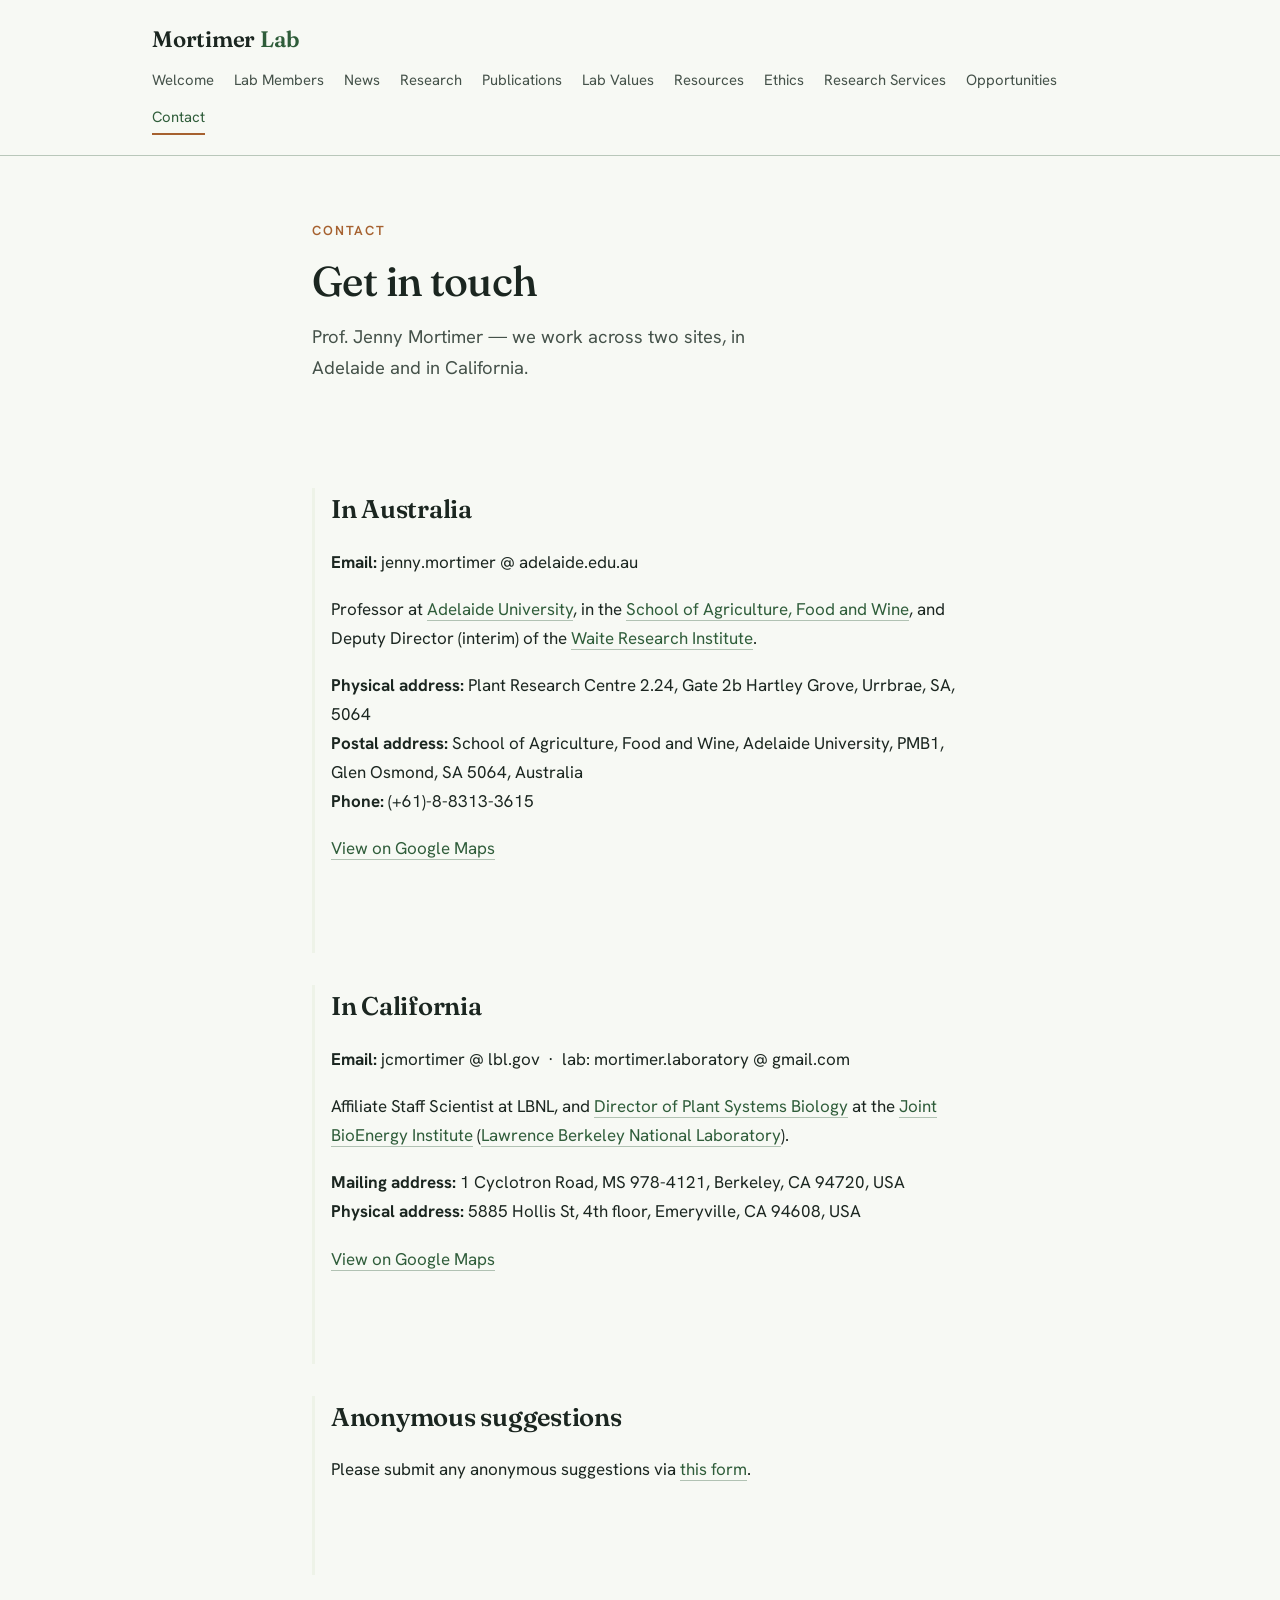
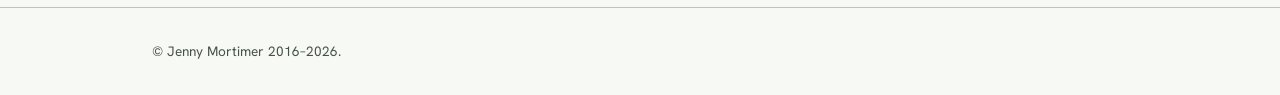
==== contact.html @ 2d6cb2d3 "Initial upload" ====
<!DOCTYPE html>
<html lang="en">
<head>
<meta charset="utf-8">
<meta name="viewport" content="width=device-width, initial-scale=1">
<title>Contact — Mortimer Laboratory</title>
<meta name="description" content="Contact details for Prof. Jenny Mortimer and the Mortimer Lab, in Adelaide (Australia) and Emeryville/Berkeley (California).">
<link rel="preconnect" href="https://fonts.googleapis.com">
<link rel="preconnect" href="https://fonts.gstatic.com" crossorigin>
<link href="https://fonts.googleapis.com/css2?family=Fraunces:opsz,wght@9..144,400;9..144,500;9..144,600&family=Hanken+Grotesk:wght@400;500;600&display=swap" rel="stylesheet">
<link rel="stylesheet" href="style.css">
</head>

<body>

<header class="site-header">
  <div class="wrap wrap-wide">
    <a class="wordmark" href="index.html">Mortimer&nbsp;<span>Lab</span></a>
    <nav class="primary" aria-label="Primary">
      <a href="index.html">Welcome</a>
      <a href="lab-members.html">Lab Members</a>
      <a href="news.html">News</a>
      <a href="research.html">Research</a>
      <a href="publications.html">Publications</a>
      <a href="lab-values.html">Lab Values</a>
      <a href="resources.html">Resources</a>
      <a href="ethics.html">Ethics</a>
      <a href="research-services.html">Research Services</a>
      <a href="opportunities.html">Opportunities</a>
      <a href="contact.html" aria-current="page">Contact</a>
    </nav>
  </div>
</header>

<header class="page-head wrap">
  <p class="eyebrow">Contact</p>
  <h1 class="page-title">Get in touch</h1>
  <p class="standfirst">Prof. Jenny Mortimer — we work across two sites, in Adelaide and in California.</p>
</header>

<main class="wrap">

  <section class="contact-block">
    <h2>In Australia</h2>
    <p><strong>Email:</strong> jenny.mortimer&nbsp;@&nbsp;adelaide.edu.au</p>
    <p>Professor at <a href="https://adelaideuni.edu.au/">Adelaide University</a>, in the <a href="https://adelaideuni.edu.au/about/school/agriculture-food-wine/about/">School of Agriculture, Food and Wine</a>, and Deputy Director (interim) of the <a href="https://www.thewaite.org/waite-partners/waite-research-institute/">Waite Research Institute</a>.</p>
    <p><strong>Physical address:</strong> Plant Research Centre 2.24, Gate 2b Hartley Grove, Urrbrae, SA, 5064<br>
    <strong>Postal address:</strong> School of Agriculture, Food and Wine, Adelaide University, PMB1, Glen Osmond, SA 5064, Australia<br>
    <strong>Phone:</strong> (+61)-8-8313-3615</p>
    <p><a href="https://maps.app.goo.gl/THKDApKpPAnbp51D6">View on Google Maps</a></p>
  </section>

  <section class="contact-block">
    <h2>In California</h2>
    <p><strong>Email:</strong> jcmortimer&nbsp;@&nbsp;lbl.gov &nbsp;·&nbsp; lab: mortimer.laboratory&nbsp;@&nbsp;gmail.com</p>
    <p>Affiliate Staff Scientist at LBNL, and <a href="https://www.jbei.org/person/jenny-mortimer/">Director of Plant Systems Biology</a> at the <a href="http://www.jbei.org">Joint BioEnergy Institute</a> (<a href="http://www.lbl.gov/">Lawrence Berkeley National Laboratory</a>).</p>
    <p><strong>Mailing address:</strong> 1 Cyclotron Road, MS 978-4121, Berkeley, CA 94720, USA<br>
    <strong>Physical address:</strong> 5885 Hollis St, 4th floor, Emeryville, CA 94608, USA</p>
    <p><a href="https://www.google.com/maps/place/Joint+BioEnergy+Institute/@37.8401771,-122.2918793,17z/">View on Google Maps</a></p>
  </section>

  <section class="contact-block">
    <h2>Anonymous suggestions</h2>
    <p>Please submit any anonymous suggestions via <a href="https://docs.google.com/forms/d/e/1FAIpQLSdEkIc89FqTChUpqeA8fuwhpgHskVpZm3VTj_CGWkeqq7XcjQ/viewform?usp=publish-editor">this form</a>.</p>
  </section>

</main>

<footer class="site-footer">
  <div class="wrap wrap-wide">© Jenny Mortimer 2016–2026.</div>
</footer>

</body>
</html>
---- style.css ----
/* ============================================================================
   MORTIMER LAB — SHARED STYLESHEET
   Every page links this one file. Edit here once and the whole site updates.
   Sections:
     1. Design tokens (colour, type, layout) — your main dials
     2. Base + links
     3. Header + navigation
     4. Page header (interior pages)
     5. Hero (home page only)
     6. Prose + dividers + figures
     7. Acknowledgement of Country
     8. Lab members (roster)
     9. Publications + patents
    10. News
    11. Research topics
    12. Resources + link lists
    13. Opportunities
    14. Contact + footer
    15. Motion
   ========================================================================== */

/* ====================== 1. DESIGN TOKENS ================================== */
:root{
  /* Colour — botanical palette, deliberately away from flat grey */
  --paper:    #F7F9F4;  /* page background — warm white with a green tint   */
  --band:     #EEF3E8;  /* deeper panel for set-apart sections              */
  --ink:      #1B2620;  /* main text — deep forest charcoal, not pure black */
  --ink-soft: #45524A;  /* secondary text, captions                        */
  --leaf:     #2F5D3A;  /* primary accent — links, rules, emphasis         */
  --leaf-deep:#20412A;  /* darker green for hover                          */
  --stem:     #6E8A74;  /* muted sage — hairlines, quiet detail            */
  --clay:     #A6612F;  /* warm earth accent, used very sparingly          */

  /* Type */
  --display: "Fraunces", Georgia, "Times New Roman", serif;
  --body:    "Hanken Grotesk", -apple-system, BlinkMacSystemFont, "Segoe UI", Roboto, sans-serif;

  /* Layout */
  --measure: 44rem;     /* comfortable reading width                       */
  --wide:    64rem;     /* header / footer / roster width                  */
  --gap:     clamp(2.5rem, 6vw, 4.5rem);
}

*{ box-sizing:border-box; }
html{ scroll-behavior:smooth; }

/* ====================== 2. BASE + LINKS =================================== */
body{
  margin:0;
  background:var(--paper);
  color:var(--ink);
  font-family:var(--body);
  font-size:1.0625rem;
  line-height:1.7;
  -webkit-font-smoothing:antialiased;
  text-rendering:optimizeLegibility;
}

/* Content columns */
.wrap{ width:100%; max-width:var(--measure); margin-inline:auto; padding-inline:1.5rem; }
.wrap-wide{ max-width:var(--wide); }

a{
  color:var(--leaf);
  text-decoration:none;
  border-bottom:1px solid color-mix(in srgb, var(--leaf) 35%, transparent);
  transition:color .15s ease, border-color .15s ease;
}
a:hover{ color:var(--leaf-deep); border-bottom-color:var(--clay); }
a:focus-visible{ outline:2px solid var(--leaf); outline-offset:3px; border-radius:2px; }

/* A reusable eyebrow label */
.eyebrow{
  font-size:.82rem; letter-spacing:.14em; text-transform:uppercase;
  color:var(--clay); font-weight:600; margin:0 0 1rem;
}

/* ====================== 3. HEADER + NAV =================================== */
.site-header{
  border-bottom:1px solid color-mix(in srgb, var(--stem) 45%, transparent);
  background:var(--paper);
}
.site-header .wrap{
  display:flex; flex-wrap:wrap; align-items:baseline;
  gap:.5rem 2rem; padding-block:1.25rem;
}
.wordmark{
  font-family:var(--display); font-weight:600; font-size:1.4rem;
  letter-spacing:-0.01em; color:var(--ink); border:0; white-space:nowrap;
}
.wordmark span{ color:var(--leaf); }

nav.primary{ margin-left:auto; display:flex; flex-wrap:wrap; gap:.4rem 1.25rem; font-size:.93rem; }
nav.primary a{ border:0; color:var(--ink-soft); padding-block:.15rem; }
nav.primary a:hover{ color:var(--leaf); }
nav.primary a[aria-current="page"]{ color:var(--leaf); border-bottom:2px solid var(--clay); }

/* ====================== 4. PAGE HEADER (interior pages) =================== */
.page-head{ padding-block:clamp(2.5rem,6vw,4rem) var(--gap); }
.page-title{
  font-family:var(--display); font-weight:500;
  font-size:clamp(1.9rem, 4vw, 2.6rem); line-height:1.15;
  letter-spacing:-0.015em; margin:0;
}
.page-head .standfirst{
  font-size:1.15rem; color:var(--ink-soft); margin:1rem 0 0; max-width:46ch;
}

/* ====================== 5. HERO (home only) ============================== */
.hero{ padding-block:clamp(2.5rem,7vw,5rem) var(--gap); animation:rise .6s ease both; }
.hero h1{
  font-family:var(--display); font-weight:500;
  /* Kept deliberately restrained — large enough to lead, not to shout */
  font-size:clamp(1.5rem, 3.4vw, 2.25rem); line-height:1.2;
  letter-spacing:-0.01em; margin:0 0 1.25rem; max-width:30ch;
}
.hero .lede{ font-size:1.15rem; color:var(--ink-soft); max-width:42ch; margin:0; }
.systems{
  margin-top:2.25rem; padding-top:1.25rem;
  border-top:1px solid color-mix(in srgb, var(--stem) 40%, transparent);
  font-size:.9rem; color:var(--ink-soft);
}
.systems strong{ color:var(--ink); font-weight:600; }

/* ====================== 6. PROSE + DIVIDERS + FIGURES ==================== */
main section{ padding-block:0 var(--gap); }

h2{
  font-family:var(--display); font-weight:600; font-size:1.6rem;
  letter-spacing:-0.01em; margin:0 0 1rem; scroll-margin-top:1.5rem;
}
h3{ font-family:var(--display); font-weight:600; font-size:1.2rem; margin:0 0 .5rem; }
p{ margin:0 0 1.15rem; }
ul, ol{ margin:0 0 1.15rem; padding-left:1.25rem; }
li{ margin-bottom:.35rem; }

/* Eyebrow that sits above an h2 (e.g. a place name) */
.kicker{
  display:block; font-family:var(--body); font-weight:600; font-size:.78rem;
  letter-spacing:.12em; text-transform:uppercase; color:var(--clay); margin-bottom:.4rem;
}

/* Thin divider with a small node — a quiet nod to plant stems */
.divider{
  border:0; height:1px; background:color-mix(in srgb, var(--stem) 45%, transparent);
  max-width:var(--measure); margin:0 auto var(--gap); position:relative;
}
.divider::before{
  content:""; position:absolute; left:50%; top:50%;
  width:7px; height:7px; transform:translate(-50%,-50%) rotate(45deg); background:var(--clay);
}

figure{ margin:0 0 var(--gap); }
figure img{ width:100%; height:auto; border-radius:3px; display:block; }
figcaption{ font-size:.875rem; color:var(--ink-soft); font-style:italic; margin-top:.6rem; line-height:1.5; }

/* ====================== 7. ACKNOWLEDGEMENT OF COUNTRY ==================== */
.acknowledgement{ background:var(--band); padding-block:var(--gap); margin-bottom:var(--gap); }
.acknowledgement p{ font-size:.98rem; color:var(--ink-soft); margin-bottom:1rem; }
.acknowledgement p:last-child{ margin-bottom:0; }

/* ====================== 8. LAB MEMBERS (roster) ========================= */
.roster-nav{ display:flex; flex-wrap:wrap; gap:.4rem 1.25rem; font-size:.9rem; margin-bottom:var(--gap); }
.roster-nav a{ border:0; color:var(--ink-soft); }
.roster-nav a:hover{ color:var(--leaf); }

.person{ display:flex; gap:1.1rem; margin-bottom:2rem; }
.person .avatar{
  width:88px; height:88px; flex:none; object-fit:cover; border-radius:3px;
  background:var(--band);
}
.person-name{ margin:0 0 .15rem; font-size:1.1rem; }
.person-role{
  display:block; font-family:var(--body); font-weight:500; font-size:.9rem;
  color:var(--ink-soft); margin-top:.1rem;
}
.person-meta{ list-style:none; padding:0; margin:.5rem 0 .4rem; font-size:.9rem; color:var(--ink-soft); }
.person-meta li{ margin-bottom:.15rem; }
.person-links{ font-size:.88rem; margin:0; }

/* PI gets a larger photo */
.person--lead .avatar{ width:140px; height:auto; }

/* Alumni / "where they went next" — compact list */
.alumni{ list-style:none; padding:0; margin:0; }
.alumni li{ margin-bottom:.7rem; font-size:.95rem; }
.alumni strong{ color:var(--ink); }

/* ====================== 9. PUBLICATIONS + PATENTS ======================= */
.pub-list{ list-style:none; padding:0; margin:0 0 var(--gap); }
.pub-list li{
  padding-left:1.4rem; text-indent:-1.4rem;   /* hanging indent for references */
  margin-bottom:.85rem; font-size:.96rem; line-height:1.6;
}
.pub-list li::before{ content:"–"; color:var(--clay); margin-right:.55rem; }

/* ====================== 10. NEWS ======================================== */
.news-entry{ padding-bottom:1.75rem; margin-bottom:1.75rem;
  border-bottom:1px solid color-mix(in srgb, var(--stem) 30%, transparent); }
.news-entry:last-child{ border-bottom:0; }
.news-date{
  font-family:var(--body); font-weight:600; font-size:.78rem; letter-spacing:.1em;
  text-transform:uppercase; color:var(--clay); margin:0 0 .4rem;
}

/* ====================== 11. RESEARCH TOPICS ============================= */
.topic{ padding-bottom:.5rem; }
.topic-meta{ font-size:.9rem; color:var(--ink-soft); margin:.4rem 0 0; }
.topic-meta strong{ color:var(--ink); }

/* ====================== 12. RESOURCES + LINK LISTS ===================== */
.link-group{ margin-bottom:var(--gap); }
.link-group ul{ list-style:none; padding:0; }
.link-group li{ margin-bottom:.5rem; }

/* ====================== 13. OPPORTUNITIES ============================== */
.position{
  border:1px solid color-mix(in srgb, var(--stem) 40%, transparent);
  border-radius:4px; padding:1.25rem 1.4rem; margin-bottom:1.25rem; background:#fff;
}
.position h3{ margin-top:0; }

/* ====================== 14. CONTACT + FOOTER ========================== */
.contact .email{ font-family:var(--display); font-size:1.25rem; }

.site-footer{
  border-top:1px solid color-mix(in srgb, var(--stem) 45%, transparent);
  padding-block:2rem; font-size:.85rem; color:var(--ink-soft);
}

/* ====================== 15. MOTION ==================================== */
@keyframes rise{ from{ opacity:0; transform:translateY(12px); } to{ opacity:1; transform:none; } }

@media (prefers-reduced-motion:reduce){
  *{ animation:none !important; transition:none !important; }
  html{ scroll-behavior:auto; }
}

/* ====================== RESPONSIVE ==================================== */
@media (max-width:30rem){
  .person{ flex-direction:column; gap:.6rem; }
  .person .avatar{ width:96px; height:96px; }
  .person--lead .avatar{ width:120px; }
}

/* ----------------------------------------------------------------
   16. Contact blocks + misc helpers (added with the final pages)
   ---------------------------------------------------------------- */
.contact-block {
  margin: 2rem 0;
  padding-left: 1rem;
  border-left: 3px solid var(--band);
}
.contact-block h2 {
  margin-top: 0;
}
.person-body {
  flex: 1 1 auto;
  min-width: 0;
}
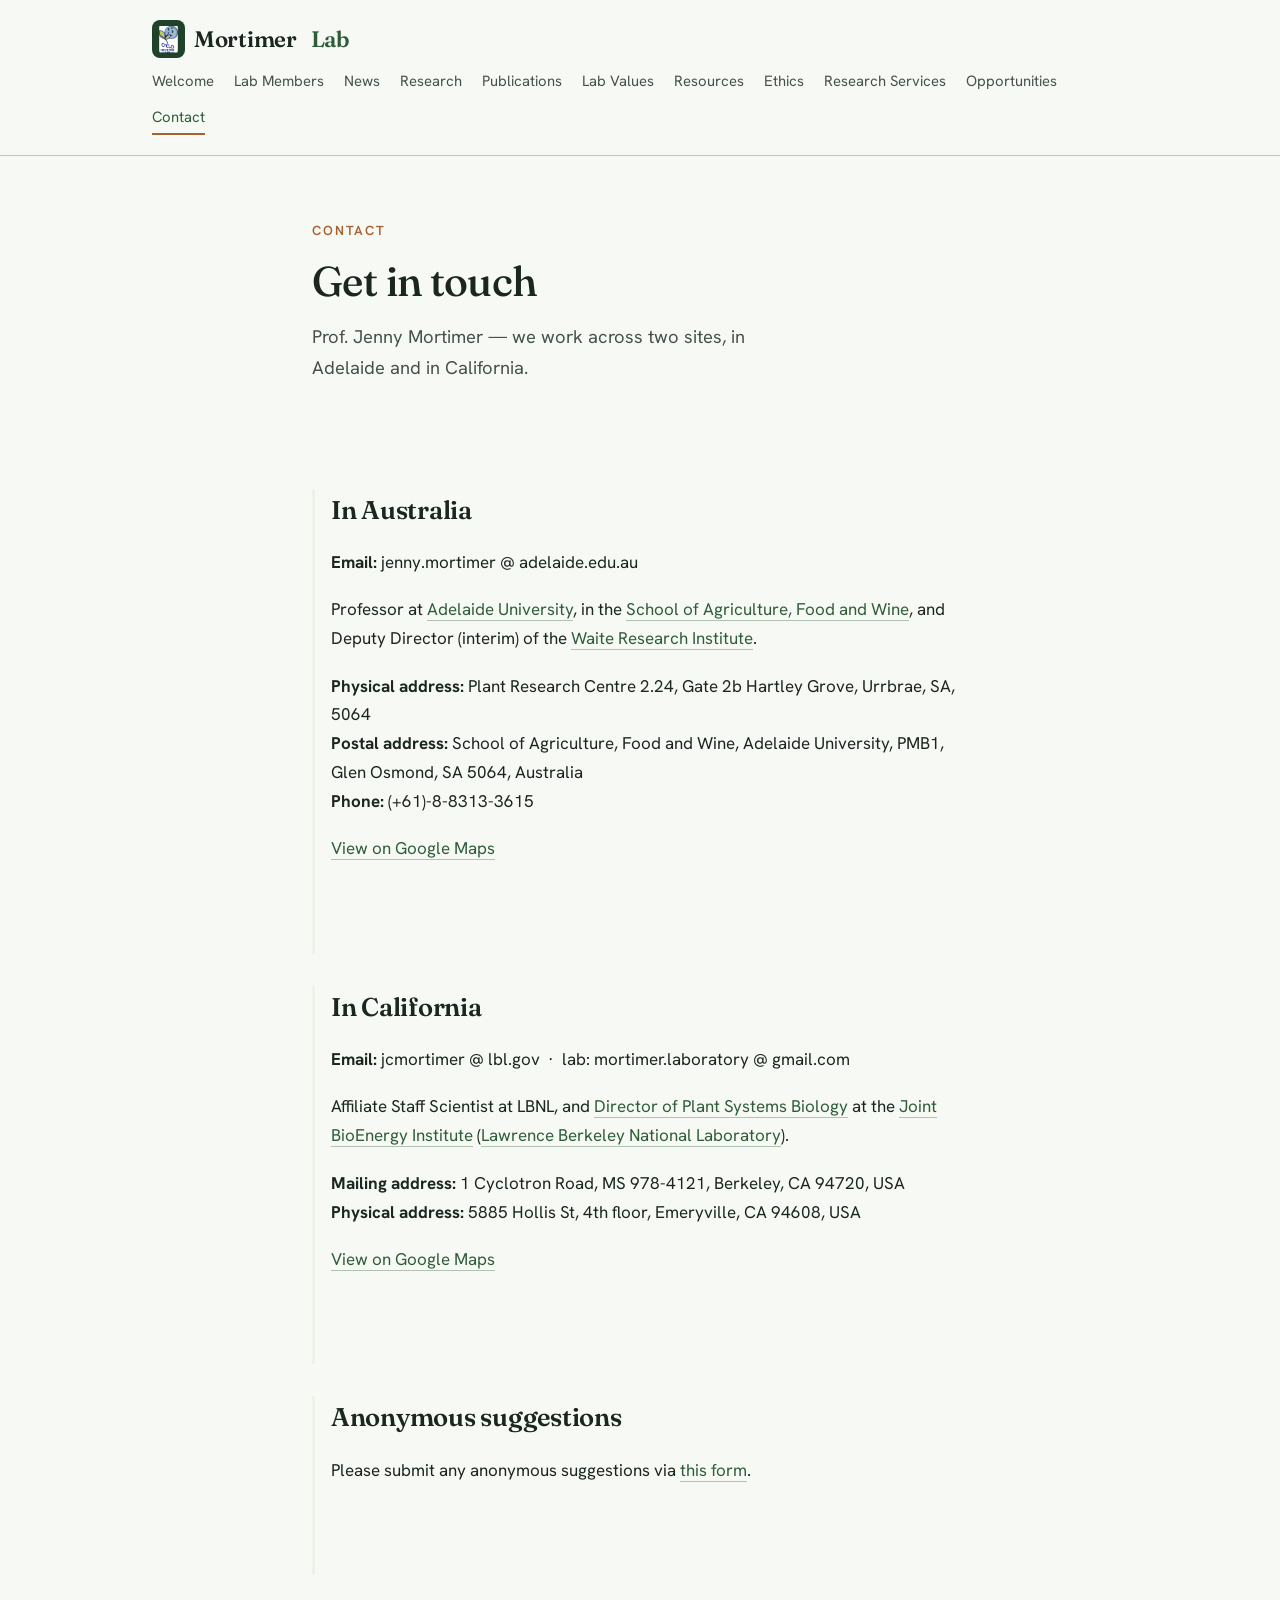
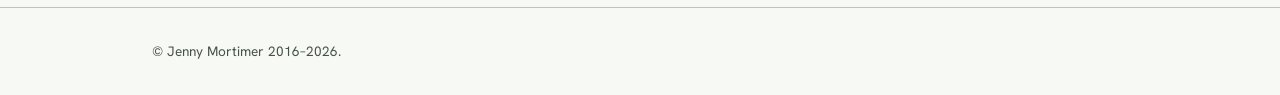
==== commit cc5dfdb1: "Add files via upload" ====
--- a/contact.html
+++ b/contact.html
@@ -15,7 +15,7 @@
 
 <header class="site-header">
   <div class="wrap wrap-wide">
-    <a class="wordmark" href="index.html">Mortimer&nbsp;<span>Lab</span></a>
+    <a class="wordmark" href="index.html"><img class="wordmark-logo" src="images/white_logo.png" alt="">Mortimer&nbsp;<span>Lab</span></a>
     <nav class="primary" aria-label="Primary">
       <a href="index.html">Welcome</a>
       <a href="lab-members.html">Lab Members</a>
--- a/style.css
+++ b/style.css
@@ -85,10 +85,15 @@
   gap:.5rem 2rem; padding-block:1.25rem;
 }
 .wordmark{
+  display:inline-flex; align-items:center; gap:.55rem;
   font-family:var(--display); font-weight:600; font-size:1.4rem;
   letter-spacing:-0.01em; color:var(--ink); border:0; white-space:nowrap;
 }
 .wordmark span{ color:var(--leaf); }
+.wordmark-logo{
+  height:2.4rem; width:auto; display:block;
+  background:var(--leaf-deep); padding:.35rem .45rem; border-radius:8px;
+}
 
 nav.primary{ margin-left:auto; display:flex; flex-wrap:wrap; gap:.4rem 1.25rem; font-size:.93rem; }
 nav.primary a{ border:0; color:var(--ink-soft); padding-block:.15rem; }
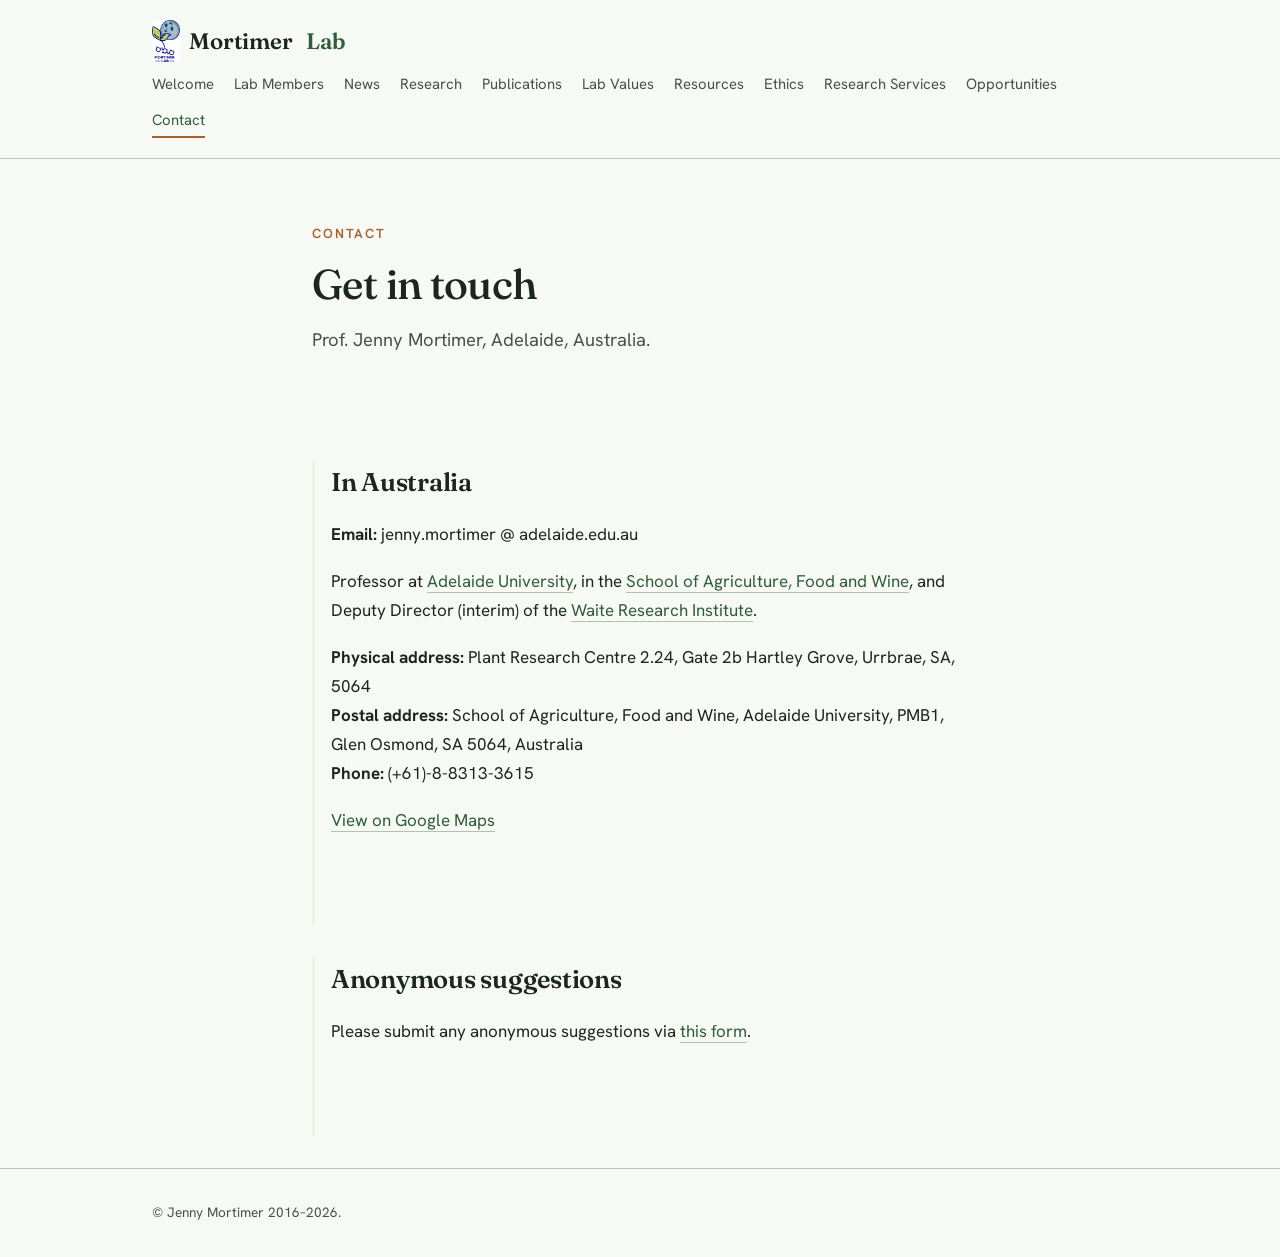
==== commit 31920438: "Update contact.html" ====
--- a/contact.html
+++ b/contact.html
@@ -4,7 +4,7 @@
 <meta charset="utf-8">
 <meta name="viewport" content="width=device-width, initial-scale=1">
 <title>Contact — Mortimer Laboratory</title>
-<meta name="description" content="Contact details for Prof. Jenny Mortimer and the Mortimer Lab, in Adelaide (Australia) and Emeryville/Berkeley (California).">
+<meta name="description" content="Contact details for Prof. Jenny Mortimer and the Mortimer Lab in Adelaide (Australia).">
 <link rel="preconnect" href="https://fonts.googleapis.com">
 <link rel="preconnect" href="https://fonts.gstatic.com" crossorigin>
 <link href="https://fonts.googleapis.com/css2?family=Fraunces:opsz,wght@9..144,400;9..144,500;9..144,600&family=Hanken+Grotesk:wght@400;500;600&display=swap" rel="stylesheet">
@@ -35,7 +35,7 @@
 <header class="page-head wrap">
   <p class="eyebrow">Contact</p>
   <h1 class="page-title">Get in touch</h1>
-  <p class="standfirst">Prof. Jenny Mortimer — we work across two sites, in Adelaide and in California.</p>
+  <p class="standfirst">Prof. Jenny Mortimer, Adelaide, Australia.</p>
 </header>
 
 <main class="wrap">
@@ -51,15 +51,6 @@
   </section>
 
   <section class="contact-block">
-    <h2>In California</h2>
-    <p><strong>Email:</strong> jcmortimer&nbsp;@&nbsp;lbl.gov &nbsp;·&nbsp; lab: mortimer.laboratory&nbsp;@&nbsp;gmail.com</p>
-    <p>Affiliate Staff Scientist at LBNL, and <a href="https://www.jbei.org/person/jenny-mortimer/">Director of Plant Systems Biology</a> at the <a href="http://www.jbei.org">Joint BioEnergy Institute</a> (<a href="http://www.lbl.gov/">Lawrence Berkeley National Laboratory</a>).</p>
-    <p><strong>Mailing address:</strong> 1 Cyclotron Road, MS 978-4121, Berkeley, CA 94720, USA<br>
-    <strong>Physical address:</strong> 5885 Hollis St, 4th floor, Emeryville, CA 94608, USA</p>
-    <p><a href="https://www.google.com/maps/place/Joint+BioEnergy+Institute/@37.8401771,-122.2918793,17z/">View on Google Maps</a></p>
-  </section>
-
-  <section class="contact-block">
     <h2>Anonymous suggestions</h2>
     <p>Please submit any anonymous suggestions via <a href="https://docs.google.com/forms/d/e/1FAIpQLSdEkIc89FqTChUpqeA8fuwhpgHskVpZm3VTj_CGWkeqq7XcjQ/viewform?usp=publish-editor">this form</a>.</p>
   </section>
--- a/style.css
+++ b/style.css
@@ -91,8 +91,7 @@
 }
 .wordmark span{ color:var(--leaf); }
 .wordmark-logo{
-  height:2.4rem; width:auto; display:block;
-  background:var(--leaf-deep); padding:.35rem .45rem; border-radius:8px;
+  height:2.6rem; width:auto; display:block;
 }
 
 nav.primary{ margin-left:auto; display:flex; flex-wrap:wrap; gap:.4rem 1.25rem; font-size:.93rem; }
@@ -171,7 +170,7 @@
 
 .person{ display:flex; gap:1.1rem; margin-bottom:2rem; }
 .person .avatar{
-  width:88px; height:88px; flex:none; object-fit:cover; border-radius:3px;
+  width:120px; height:120px; flex:none; object-fit:cover; border-radius:3px;
   background:var(--band);
 }
 .person-name{ margin:0 0 .15rem; font-size:1.1rem; }
@@ -183,8 +182,7 @@
 .person-meta li{ margin-bottom:.15rem; }
 .person-links{ font-size:.88rem; margin:0; }
 
-/* PI gets a larger photo */
-.person--lead .avatar{ width:140px; height:auto; }
+/* all roster photos share one size (PI included) */
 
 /* Alumni / "where they went next" — compact list */
 .alumni{ list-style:none; padding:0; margin:0; }
@@ -244,8 +242,7 @@
 /* ====================== RESPONSIVE ==================================== */
 @media (max-width:30rem){
   .person{ flex-direction:column; gap:.6rem; }
-  .person .avatar{ width:96px; height:96px; }
-  .person--lead .avatar{ width:120px; }
+  .person .avatar{ width:100px; height:100px; }
 }
 
 /* ----------------------------------------------------------------
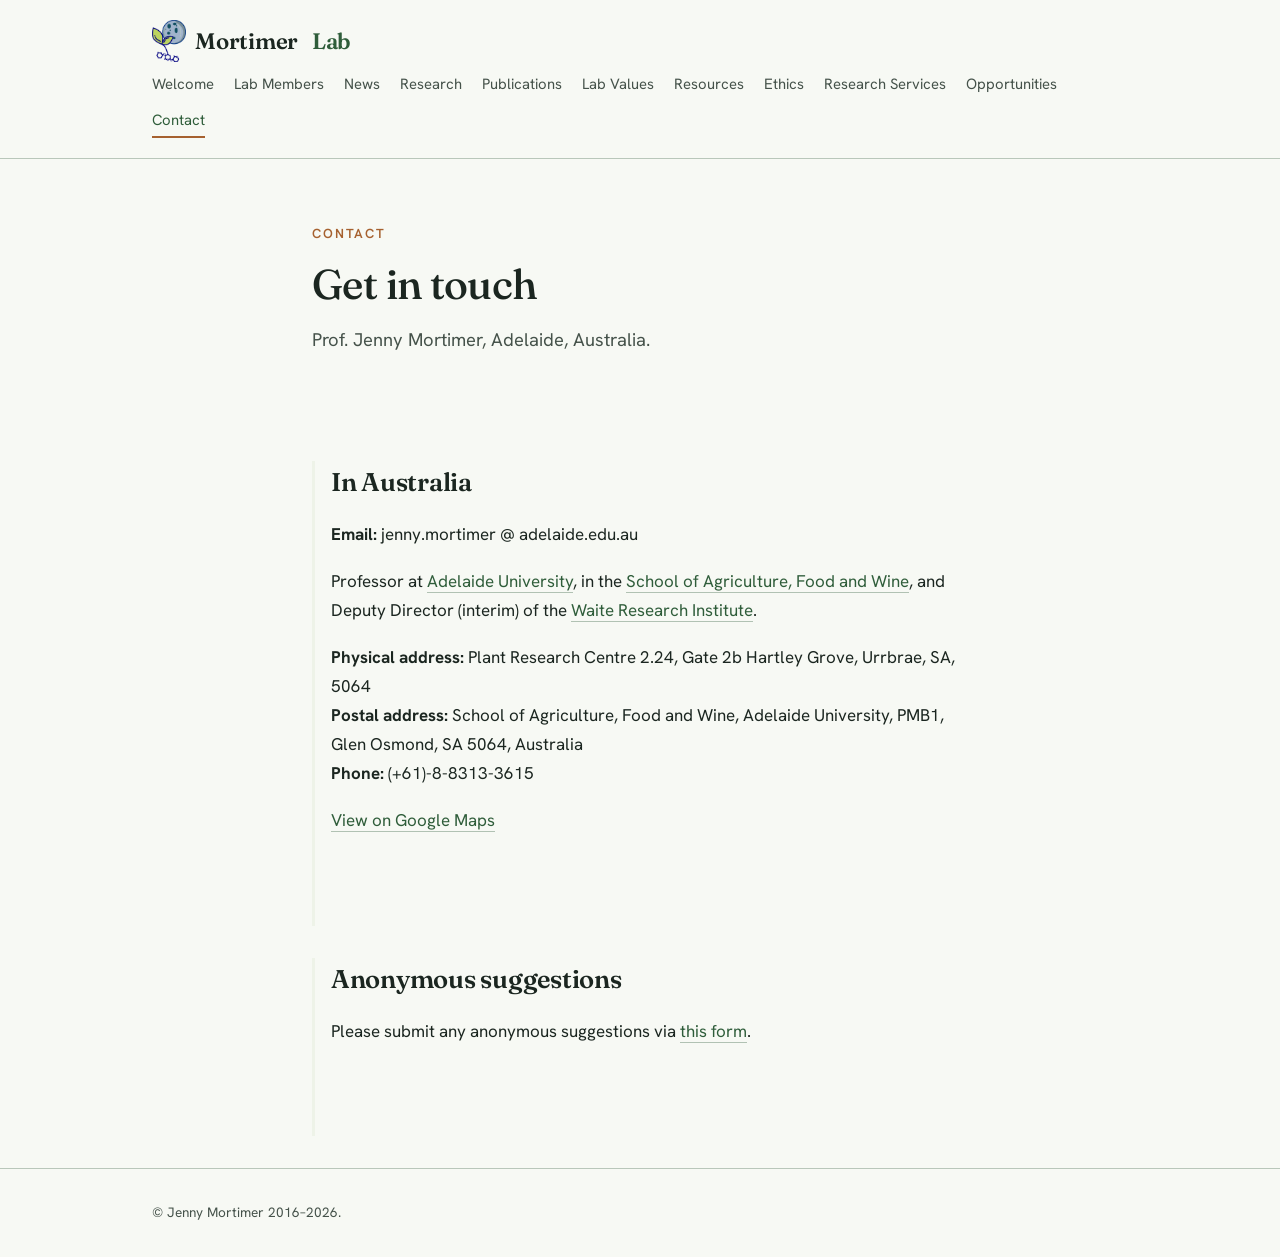
==== commit 4b604c99: "Add files via upload" ====
--- a/contact.html
+++ b/contact.html
@@ -15,7 +15,7 @@
 
 <header class="site-header">
   <div class="wrap wrap-wide">
-    <a class="wordmark" href="index.html"><img class="wordmark-logo" src="images/white_logo.png" alt="">Mortimer&nbsp;<span>Lab</span></a>
+    <a class="wordmark" href="index.html"><img class="wordmark-logo" src="images/mortimer-logo.png" alt="">Mortimer&nbsp;<span>Lab</span></a>
     <nav class="primary" aria-label="Primary">
       <a href="index.html">Welcome</a>
       <a href="lab-members.html">Lab Members</a>
@@ -39,7 +39,6 @@
 </header>
 
 <main class="wrap">
-
   <section class="contact-block">
     <h2>In Australia</h2>
     <p><strong>Email:</strong> jenny.mortimer&nbsp;@&nbsp;adelaide.edu.au</p>
@@ -54,7 +53,6 @@
     <h2>Anonymous suggestions</h2>
     <p>Please submit any anonymous suggestions via <a href="https://docs.google.com/forms/d/e/1FAIpQLSdEkIc89FqTChUpqeA8fuwhpgHskVpZm3VTj_CGWkeqq7XcjQ/viewform?usp=publish-editor">this form</a>.</p>
   </section>
-
 </main>
 
 <footer class="site-footer">
